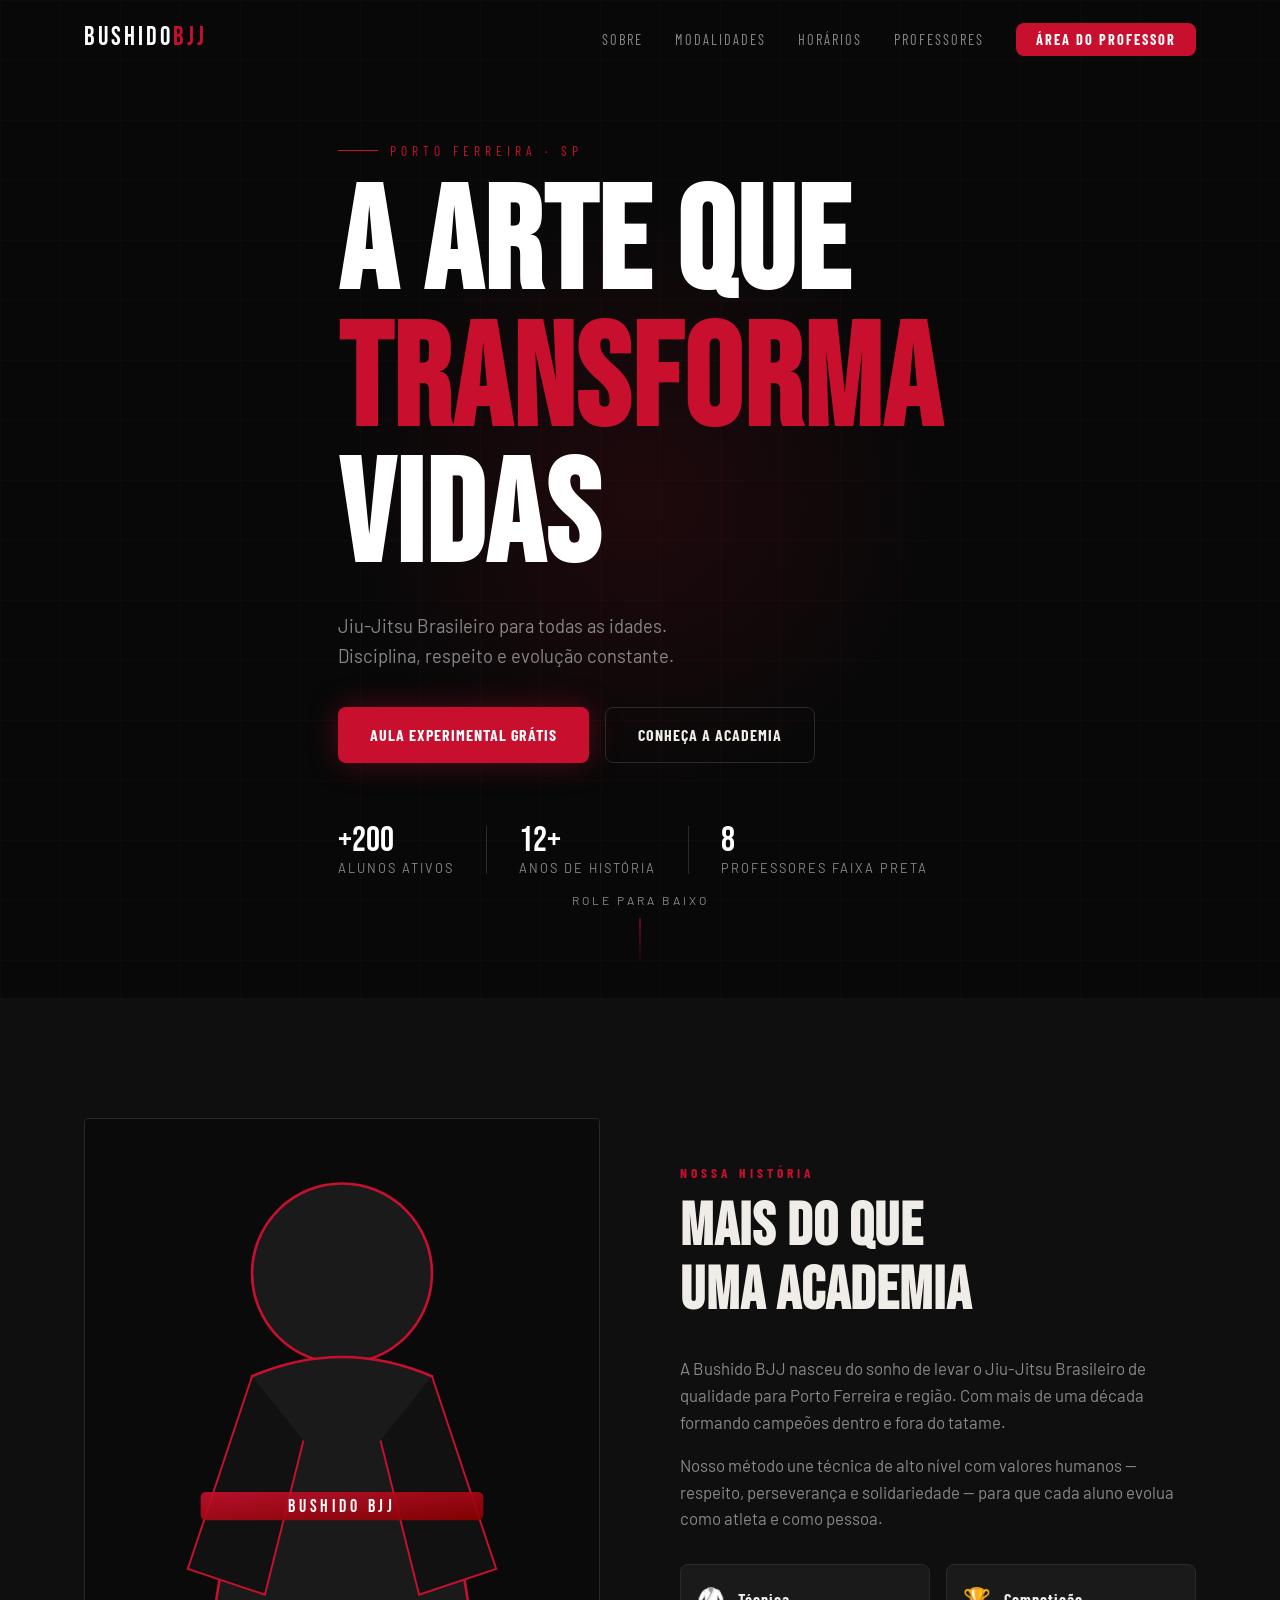
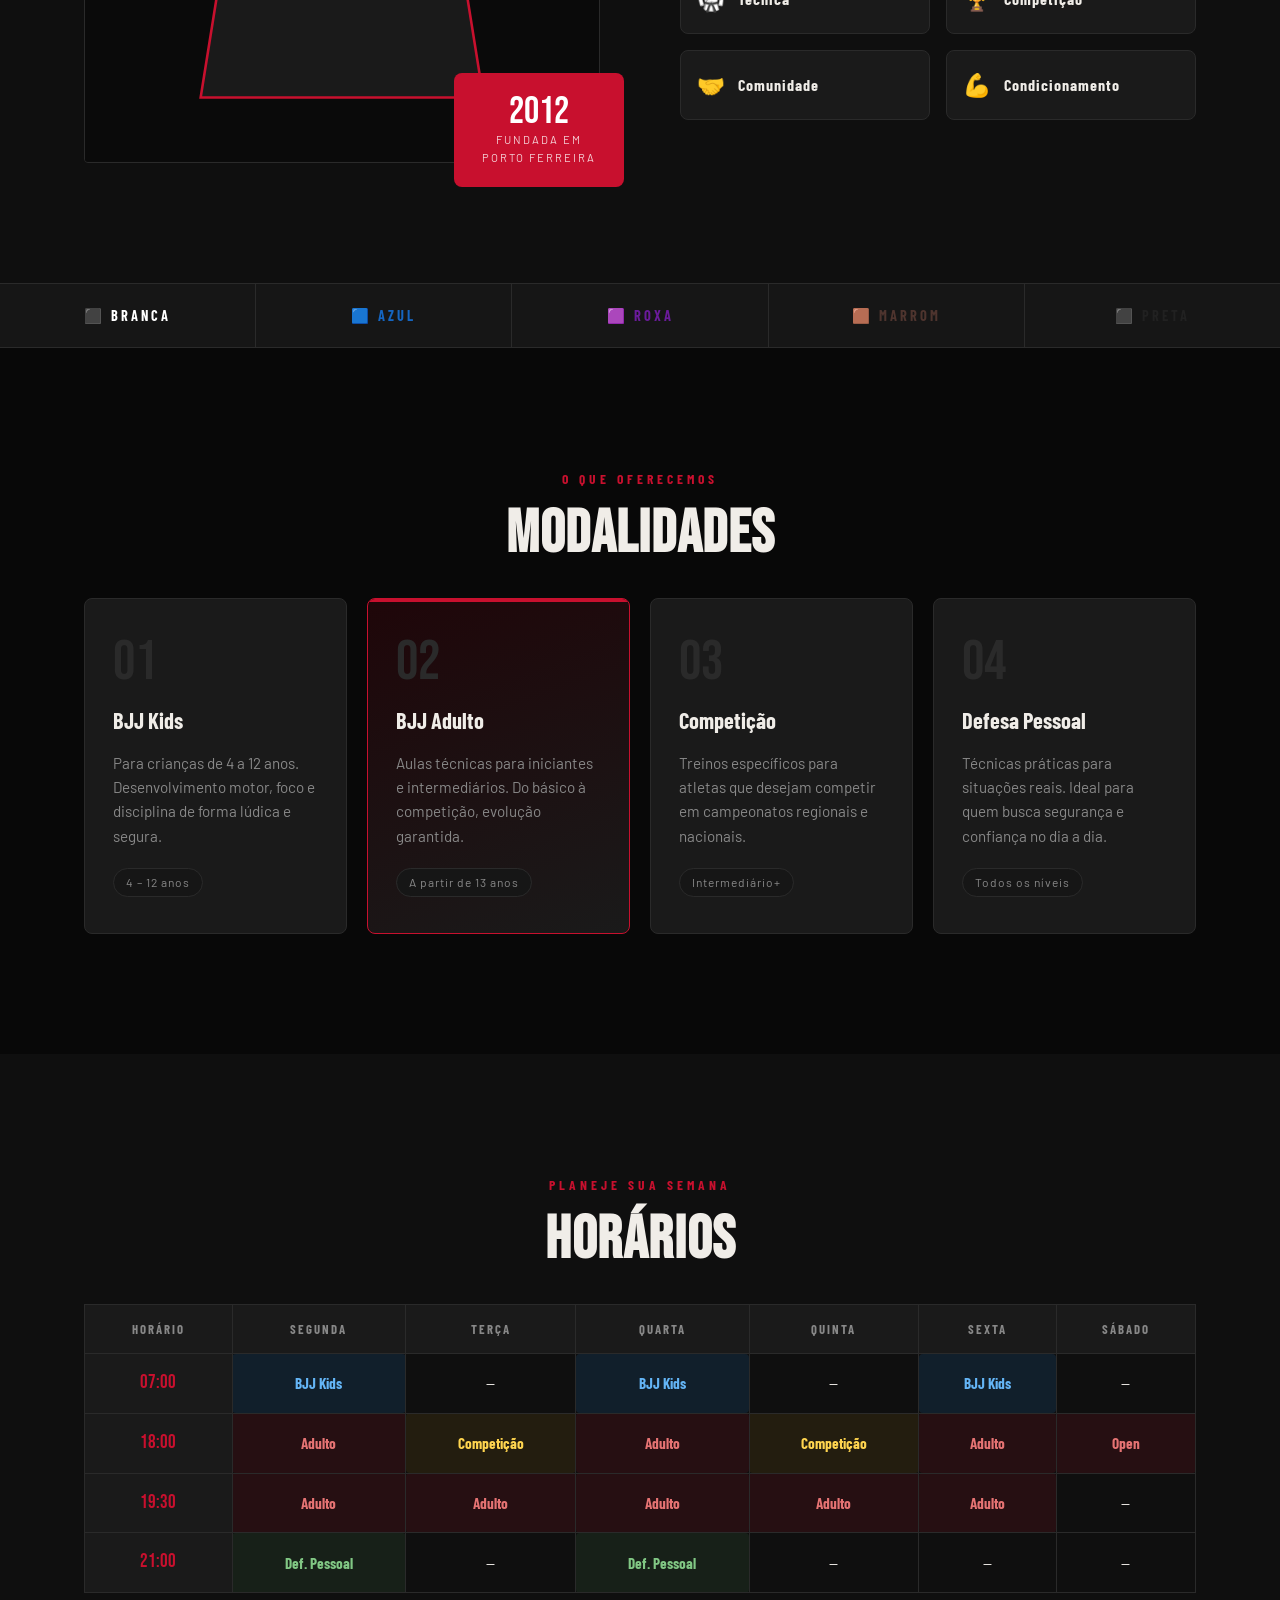
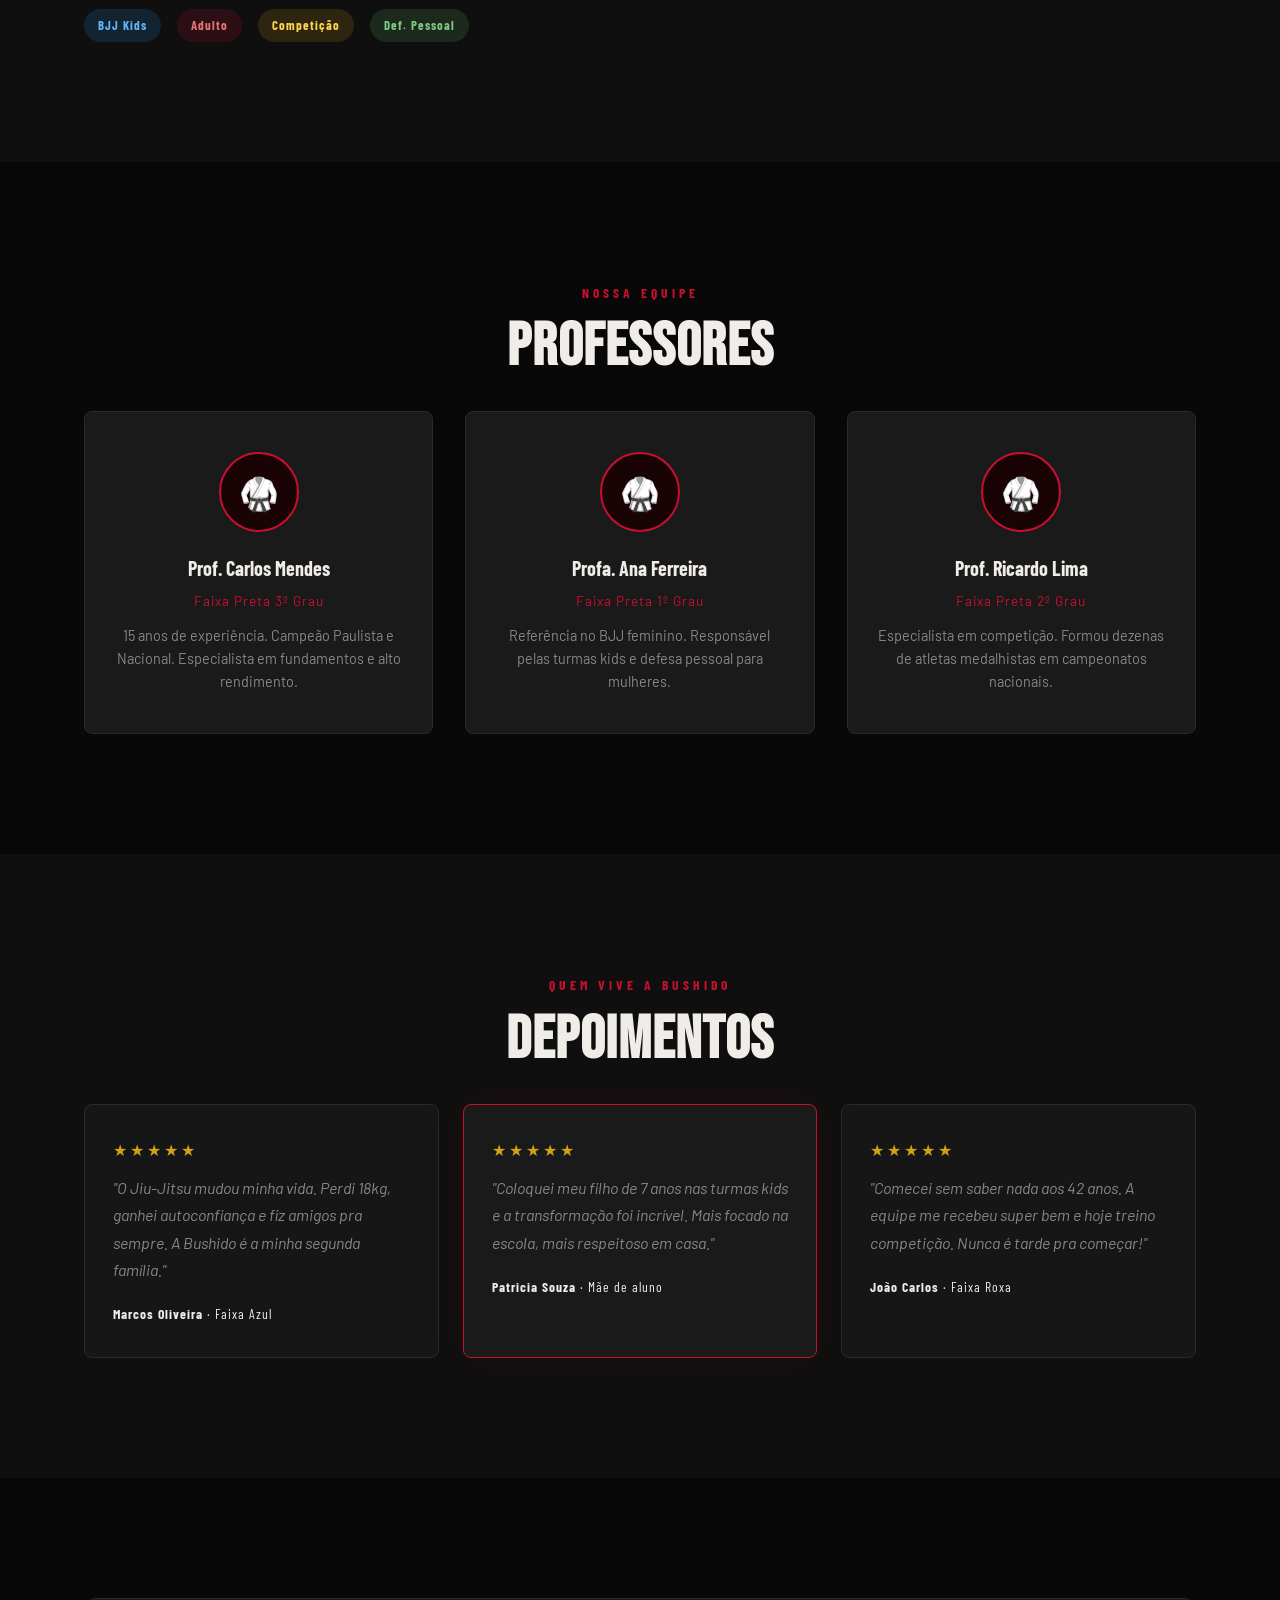
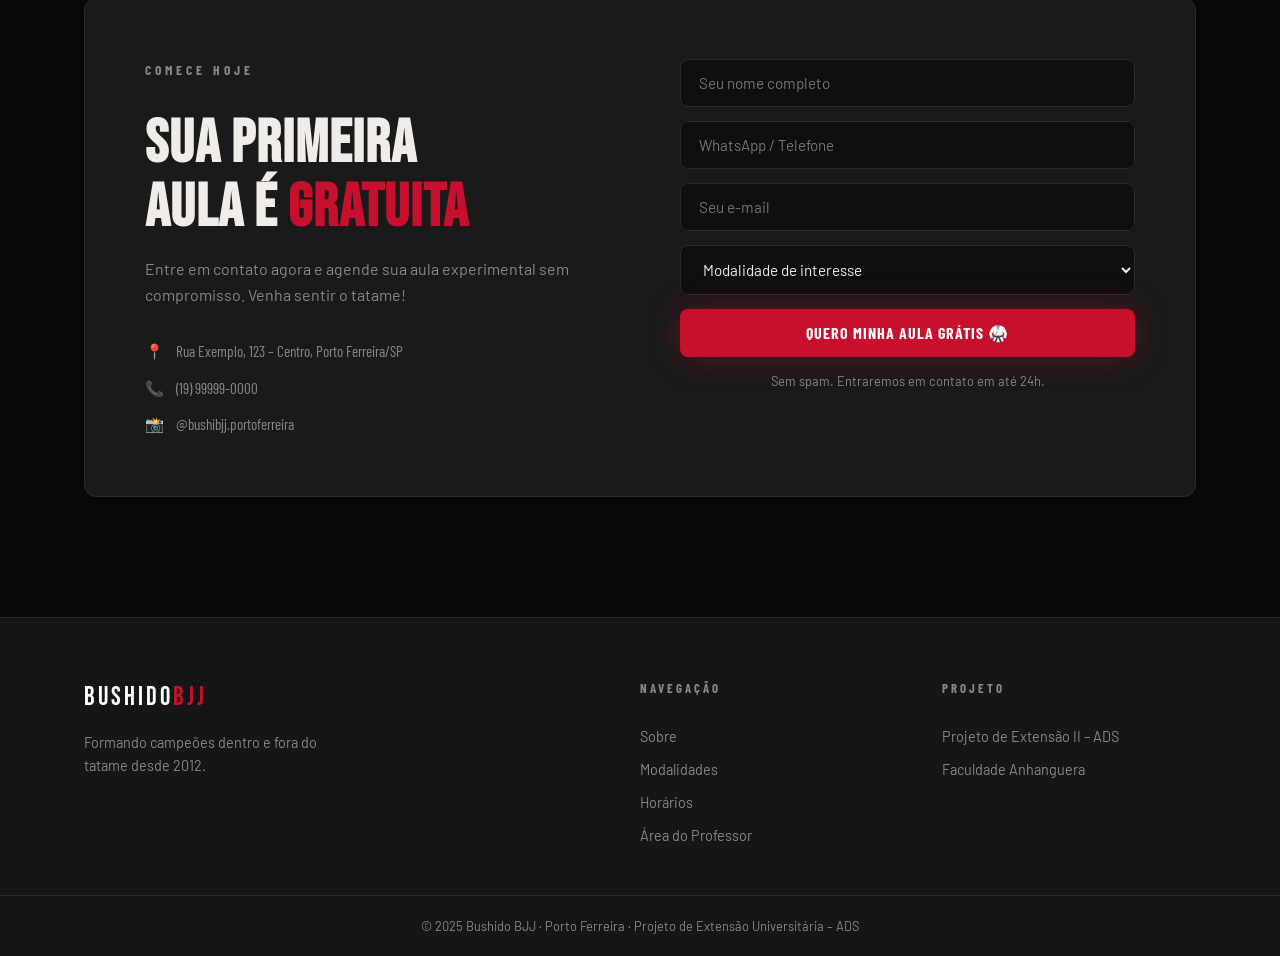
==== index.html @ 2bf35bf4 "Demonstraçao Projeto via pages" ====
<!DOCTYPE html>
<html lang="pt-BR">
<head>
  <meta charset="UTF-8" />
  <meta name="viewport" content="width=device-width, initial-scale=1.0" />
  <title>Academia Bushido BJJ – Porto Ferreira</title>
  <link rel="preconnect" href="https://fonts.googleapis.com" />
  <link rel="preconnect" href="https://fonts.gstatic.com" crossorigin />
  <link href="https://fonts.googleapis.com/css2?family=Bebas+Neue&family=Barlow:ital,wght@0,400;0,600;0,700;1,400&family=Barlow+Condensed:wght@300;400;700&display=swap" rel="stylesheet" />
  <link rel="stylesheet" href="css/landing.css" />
</head>
<body>

  <!-- NAV -->
  <nav class="nav" id="nav">
    <div class="nav-inner">
      <a href="index.html" class="nav-logo">BUSHIDO<span>BJJ</span></a>
      <ul class="nav-links">
        <li><a href="#sobre">Sobre</a></li>
        <li><a href="#modalidades">Modalidades</a></li>
        <li><a href="#horarios">Horários</a></li>
        <li><a href="#professores">Professores</a></li>
        <li><a href="pages/gestao.html" class="nav-cta">Área do Professor</a></li>
      </ul>
      <button class="nav-hamburger" id="hamburger" aria-label="Menu">
        <span></span><span></span><span></span>
      </button>
    </div>
  </nav>

  <!-- HERO -->
  <section class="hero" id="hero">
    <div class="hero-bg">
      <div class="hero-grid"></div>
      <div class="hero-glow"></div>
    </div>
    <div class="hero-content">
      <p class="hero-eyebrow">Porto Ferreira · SP</p>
      <h1 class="hero-title">
        A ARTE QUE<br/>
        <span class="hero-title-accent">TRANSFORMA</span><br/>
        VIDAS
      </h1>
      <p class="hero-desc">Jiu-Jitsu Brasileiro para todas as idades.<br/>Disciplina, respeito e evolução constante.</p>
      <div class="hero-actions">
        <a href="#contato" class="btn btn-primary">Aula Experimental Grátis</a>
        <a href="#sobre" class="btn btn-ghost">Conheça a Academia</a>
      </div>
      <div class="hero-stats">
        <div class="stat"><span class="stat-n">+200</span><span class="stat-l">Alunos Ativos</span></div>
        <div class="stat-divider"></div>
        <div class="stat"><span class="stat-n">12+</span><span class="stat-l">Anos de História</span></div>
        <div class="stat-divider"></div>
        <div class="stat"><span class="stat-n">8</span><span class="stat-l">Professores Faixa Preta</span></div>
      </div>
    </div>
    <div class="hero-scroll-hint">
      <span>Role para baixo</span>
      <div class="scroll-line"></div>
    </div>
  </section>

  <!-- SOBRE -->
  <section class="sobre" id="sobre">
    <div class="container">
      <div class="sobre-grid">
        <div class="sobre-visual">
          <div class="sobre-img-wrap">
            <div class="sobre-img-placeholder">
              <svg viewBox="0 0 400 500" xmlns="http://www.w3.org/2000/svg">
                <defs>
                  <linearGradient id="bjjGrad" x1="0%" y1="0%" x2="100%" y2="100%">
                    <stop offset="0%" style="stop-color:#c8102e"/>
                    <stop offset="100%" style="stop-color:#8b0000"/>
                  </linearGradient>
                </defs>
                <rect width="400" height="500" fill="#0a0a0a"/>
                <!-- Gi silhouette -->
                <ellipse cx="200" cy="120" rx="70" ry="70" fill="#1a1a1a" stroke="#c8102e" stroke-width="2"/>
                <path d="M130 200 Q200 170 270 200 L310 450 L90 450 Z" fill="#1a1a1a" stroke="#c8102e" stroke-width="2"/>
                <path d="M130 200 L80 350 L140 370 L170 250" fill="#111" stroke="#c8102e" stroke-width="1.5"/>
                <path d="M270 200 L320 350 L260 370 L230 250" fill="#111" stroke="#c8102e" stroke-width="1.5"/>
                <!-- Belt -->
                <rect x="90" y="290" width="220" height="22" rx="4" fill="url(#bjjGrad)" opacity="0.9"/>
                <text x="200" y="306" text-anchor="middle" fill="white" font-family="Bebas Neue" font-size="14" letter-spacing="3">BUSHIDO BJJ</text>
              </svg>
            </div>
            <div class="sobre-badge">
              <span class="badge-year">2012</span>
              <span class="badge-text">Fundada em<br/>Porto Ferreira</span>
            </div>
          </div>
        </div>
        <div class="sobre-text">
          <p class="section-eyebrow">Nossa História</p>
          <h2 class="section-title">Mais do que<br/>uma academia</h2>
          <p class="sobre-p">A Bushido BJJ nasceu do sonho de levar o Jiu-Jitsu Brasileiro de qualidade para Porto Ferreira e região. Com mais de uma década formando campeões dentro e fora do tatame.</p>
          <p class="sobre-p">Nosso método une técnica de alto nível com valores humanos — respeito, perseverança e solidariedade — para que cada aluno evolua como atleta e como pessoa.</p>
          <div class="sobre-pillars">
            <div class="pillar"><div class="pillar-icon">🥋</div><span>Técnica</span></div>
            <div class="pillar"><div class="pillar-icon">🏆</div><span>Competição</span></div>
            <div class="pillar"><div class="pillar-icon">🤝</div><span>Comunidade</span></div>
            <div class="pillar"><div class="pillar-icon">💪</div><span>Condicionamento</span></div>
          </div>
        </div>
      </div>
    </div>
  </section>

  <!-- FAIXAS HIGHLIGHT -->
  <section class="faixas-strip">
    <div class="faixa-item" style="--c:#fff">⬛ Branca</div>
    <div class="faixa-item" style="--c:#1565C0">🟦 Azul</div>
    <div class="faixa-item" style="--c:#6A1B9A">🟪 Roxa</div>
    <div class="faixa-item" style="--c:#4E342E">🟫 Marrom</div>
    <div class="faixa-item" style="--c:#212121">⬛ Preta</div>
  </section>

  <!-- MODALIDADES -->
  <section class="modalidades" id="modalidades">
    <div class="container">
      <p class="section-eyebrow center">O que oferecemos</p>
      <h2 class="section-title center">Modalidades</h2>
      <div class="cards-grid">
        <div class="card">
          <div class="card-num">01</div>
          <h3>BJJ Kids</h3>
          <p>Para crianças de 4 a 12 anos. Desenvolvimento motor, foco e disciplina de forma lúdica e segura.</p>
          <span class="card-tag">4 – 12 anos</span>
        </div>
        <div class="card card-featured">
          <div class="card-num">02</div>
          <h3>BJJ Adulto</h3>
          <p>Aulas técnicas para iniciantes e intermediários. Do básico à competição, evolução garantida.</p>
          <span class="card-tag">A partir de 13 anos</span>
        </div>
        <div class="card">
          <div class="card-num">03</div>
          <h3>Competição</h3>
          <p>Treinos específicos para atletas que desejam competir em campeonatos regionais e nacionais.</p>
          <span class="card-tag">Intermediário+</span>
        </div>
        <div class="card">
          <div class="card-num">04</div>
          <h3>Defesa Pessoal</h3>
          <p>Técnicas práticas para situações reais. Ideal para quem busca segurança e confiança no dia a dia.</p>
          <span class="card-tag">Todos os níveis</span>
        </div>
      </div>
    </div>
  </section>

  <!-- HORÁRIOS -->
  <section class="horarios" id="horarios">
    <div class="container">
      <p class="section-eyebrow center">Planeje sua semana</p>
      <h2 class="section-title center">Horários</h2>
      <div class="schedule-wrap">
        <table class="schedule-table">
          <thead>
            <tr>
              <th>Horário</th>
              <th>Segunda</th>
              <th>Terça</th>
              <th>Quarta</th>
              <th>Quinta</th>
              <th>Sexta</th>
              <th>Sábado</th>
            </tr>
          </thead>
          <tbody>
            <tr>
              <td class="time">07:00</td>
              <td class="class-cell kids">BJJ Kids</td>
              <td>—</td>
              <td class="class-cell kids">BJJ Kids</td>
              <td>—</td>
              <td class="class-cell kids">BJJ Kids</td>
              <td>—</td>
            </tr>
            <tr>
              <td class="time">18:00</td>
              <td class="class-cell adult">Adulto</td>
              <td class="class-cell comp">Competição</td>
              <td class="class-cell adult">Adulto</td>
              <td class="class-cell comp">Competição</td>
              <td class="class-cell adult">Adulto</td>
              <td class="class-cell adult">Open</td>
            </tr>
            <tr>
              <td class="time">19:30</td>
              <td class="class-cell adult">Adulto</td>
              <td class="class-cell adult">Adulto</td>
              <td class="class-cell adult">Adulto</td>
              <td class="class-cell adult">Adulto</td>
              <td class="class-cell adult">Adulto</td>
              <td>—</td>
            </tr>
            <tr>
              <td class="time">21:00</td>
              <td class="class-cell def">Def. Pessoal</td>
              <td>—</td>
              <td class="class-cell def">Def. Pessoal</td>
              <td>—</td>
              <td>—</td>
              <td>—</td>
            </tr>
          </tbody>
        </table>
        <div class="schedule-legend">
          <span class="leg kids">BJJ Kids</span>
          <span class="leg adult">Adulto</span>
          <span class="leg comp">Competição</span>
          <span class="leg def">Def. Pessoal</span>
        </div>
      </div>
    </div>
  </section>

  <!-- PROFESSORES -->
  <section class="professores" id="professores">
    <div class="container">
      <p class="section-eyebrow center">Nossa equipe</p>
      <h2 class="section-title center">Professores</h2>
      <div class="prof-grid">
        <div class="prof-card">
          <div class="prof-avatar black-belt">
            <span class="belt-emoji">🥋</span>
          </div>
          <h3>Prof. Carlos Mendes</h3>
          <p class="prof-faixa">Faixa Preta 3º Grau</p>
          <p class="prof-bio">15 anos de experiência. Campeão Paulista e Nacional. Especialista em fundamentos e alto rendimento.</p>
        </div>
        <div class="prof-card">
          <div class="prof-avatar black-belt">
            <span class="belt-emoji">🥋</span>
          </div>
          <h3>Profa. Ana Ferreira</h3>
          <p class="prof-faixa">Faixa Preta 1º Grau</p>
          <p class="prof-bio">Referência no BJJ feminino. Responsável pelas turmas kids e defesa pessoal para mulheres.</p>
        </div>
        <div class="prof-card">
          <div class="prof-avatar black-belt">
            <span class="belt-emoji">🥋</span>
          </div>
          <h3>Prof. Ricardo Lima</h3>
          <p class="prof-faixa">Faixa Preta 2º Grau</p>
          <p class="prof-bio">Especialista em competição. Formou dezenas de atletas medalhistas em campeonatos nacionais.</p>
        </div>
      </div>
    </div>
  </section>

  <!-- DEPOIMENTOS -->
  <section class="depoimentos">
    <div class="container">
      <p class="section-eyebrow center">Quem vive a Bushido</p>
      <h2 class="section-title center">Depoimentos</h2>
      <div class="dep-grid">
        <div class="dep-card">
          <div class="dep-stars">★★★★★</div>
          <p>"O Jiu-Jitsu mudou minha vida. Perdi 18kg, ganhei autoconfiança e fiz amigos pra sempre. A Bushido é a minha segunda família."</p>
          <div class="dep-author"><strong>Marcos Oliveira</strong> · Faixa Azul</div>
        </div>
        <div class="dep-card dep-card-highlight">
          <div class="dep-stars">★★★★★</div>
          <p>"Coloquei meu filho de 7 anos nas turmas kids e a transformação foi incrível. Mais focado na escola, mais respeitoso em casa."</p>
          <div class="dep-author"><strong>Patricia Souza</strong> · Mãe de aluno</div>
        </div>
        <div class="dep-card">
          <div class="dep-stars">★★★★★</div>
          <p>"Comecei sem saber nada aos 42 anos. A equipe me recebeu super bem e hoje treino competição. Nunca é tarde pra começar!"</p>
          <div class="dep-author"><strong>João Carlos</strong> · Faixa Roxa</div>
        </div>
      </div>
    </div>
  </section>

  <!-- CONTATO / CTA -->
  <section class="contato" id="contato">
    <div class="container">
      <div class="contato-box">
        <div class="contato-text">
          <p class="section-eyebrow">Comece hoje</p>
          <h2 class="section-title">Sua primeira<br/>aula é <span class="accent">gratuita</span></h2>
          <p>Entre em contato agora e agende sua aula experimental sem compromisso. Venha sentir o tatame!</p>
          <div class="contato-info">
            <div class="info-row">📍 <span>Rua Exemplo, 123 – Centro, Porto Ferreira/SP</span></div>
            <div class="info-row">📞 <span>(19) 99999-0000</span></div>
            <div class="info-row">📸 <span>@bushibjj.portoferreira</span></div>
          </div>
        </div>
        <form class="contato-form" id="contactForm">
          <input type="text" placeholder="Seu nome completo" required />
          <input type="tel" placeholder="WhatsApp / Telefone" required />
          <input type="email" placeholder="Seu e-mail" />
          <select>
            <option value="">Modalidade de interesse</option>
            <option>BJJ Kids (4–12 anos)</option>
            <option>BJJ Adulto</option>
            <option>Competição</option>
            <option>Defesa Pessoal</option>
          </select>
          <button type="submit" class="btn btn-primary full-w">Quero Minha Aula Grátis 🥋</button>
          <p class="form-note">Sem spam. Entraremos em contato em até 24h.</p>
        </form>
      </div>
    </div>
  </section>

  <!-- FOOTER -->
  <footer class="footer">
    <div class="container footer-inner">
      <div class="footer-brand">
        <span class="nav-logo">BUSHIDO<span>BJJ</span></span>
        <p>Formando campeões dentro e fora do tatame desde 2012.</p>
      </div>
      <div class="footer-links">
        <p class="footer-title">Navegação</p>
        <a href="#sobre">Sobre</a>
        <a href="#modalidades">Modalidades</a>
        <a href="#horarios">Horários</a>
        <a href="pages/gestao.html">Área do Professor</a>
      </div>
      <div class="footer-links">
        <p class="footer-title">Projeto</p>
        <a href="#">Projeto de Extensão II – ADS</a>
        <a href="#">Faculdade Anhanguera</a>
      </div>
    </div>
    <div class="footer-bottom">
      <p>© 2025 Bushido BJJ · Porto Ferreira · Projeto de Extensão Universitária – ADS</p>
    </div>
  </footer>

  <script src="js/landing.js"></script>
</body>
</html>
---- css/landing.css ----
/* ============================================================
   BUSHIDO BJJ – Landing Page Styles
   ============================================================ */

:root {
  --red:      #c8102e;
  --red-dark: #8b0000;
  --gold:     #d4a017;
  --bg:       #080808;
  --bg2:      #0f0f0f;
  --bg3:      #161616;
  --surface:  #1a1a1a;
  --border:   #2a2a2a;
  --text:     #f0ede8;
  --muted:    #888;
  --white:    #ffffff;

  --font-display: 'Bebas Neue', sans-serif;
  --font-body:    'Barlow', sans-serif;
  --font-cond:    'Barlow Condensed', sans-serif;

  --radius:  8px;
  --shadow:  0 4px 40px rgba(0,0,0,.6);
}

*, *::before, *::after { box-sizing: border-box; margin: 0; padding: 0; }

html { scroll-behavior: smooth; }

body {
  background: var(--bg);
  color: var(--text);
  font-family: var(--font-body);
  font-size: 16px;
  line-height: 1.6;
  overflow-x: hidden;
}

a { color: inherit; text-decoration: none; }
img, svg { display: block; }

.container { max-width: 1160px; margin: 0 auto; padding: 0 24px; }

/* ── Buttons ── */
.btn {
  display: inline-flex; align-items: center; justify-content: center;
  gap: 8px;
  padding: 14px 32px;
  border-radius: var(--radius);
  font-family: var(--font-cond);
  font-weight: 700;
  font-size: 1rem;
  letter-spacing: 1px;
  text-transform: uppercase;
  cursor: pointer;
  border: none;
  transition: all .25s ease;
}
.btn-primary {
  background: var(--red);
  color: #fff;
  box-shadow: 0 0 30px rgba(200,16,46,.35);
}
.btn-primary:hover {
  background: #e8112f;
  box-shadow: 0 0 45px rgba(200,16,46,.55);
  transform: translateY(-2px);
}
.btn-ghost {
  background: transparent;
  color: var(--text);
  border: 1px solid var(--border);
}
.btn-ghost:hover {
  border-color: var(--red);
  color: var(--red);
}
.full-w { width: 100%; }

/* ── Typography helpers ── */
.section-eyebrow {
  font-family: var(--font-cond);
  font-size: .85rem;
  font-weight: 700;
  letter-spacing: 4px;
  text-transform: uppercase;
  color: var(--red);
  margin-bottom: 12px;
}
.section-eyebrow.center, .section-title.center { text-align: center; }

.section-title {
  font-family: var(--font-display);
  font-size: clamp(2.4rem, 5vw, 3.8rem);
  line-height: 1.05;
  margin-bottom: 32px;
  letter-spacing: 1px;
}
.accent { color: var(--red); }

/* ── NAV ── */
.nav {
  position: fixed; top: 0; left: 0; right: 0; z-index: 100;
  padding: 18px 0;
  transition: background .3s, padding .3s;
}
.nav.scrolled {
  background: rgba(8,8,8,.95);
  backdrop-filter: blur(12px);
  padding: 12px 0;
  border-bottom: 1px solid var(--border);
}
.nav-inner {
  max-width: 1160px; margin: 0 auto; padding: 0 24px;
  display: flex; align-items: center; justify-content: space-between;
}
.nav-logo {
  font-family: var(--font-display);
  font-size: 1.6rem;
  letter-spacing: 3px;
  color: var(--white);
}
.nav-logo span { color: var(--red); }
.nav-links { display: flex; align-items: center; gap: 32px; list-style: none; }
.nav-links a { font-family: var(--font-cond); font-size: .9rem; letter-spacing: 2px; text-transform: uppercase; color: var(--muted); transition: color .2s; }
.nav-links a:hover { color: var(--text); }
.nav-cta {
  padding: 8px 20px; background: var(--red); color: #fff !important;
  border-radius: var(--radius); font-weight: 700;
}
.nav-cta:hover { background: #e8112f !important; }
.nav-hamburger { display: none; flex-direction: column; gap: 5px; background: none; border: none; cursor: pointer; }
.nav-hamburger span { display: block; width: 24px; height: 2px; background: var(--text); transition: all .3s; }

/* ── HERO ── */
.hero {
  min-height: 100vh; position: relative;
  display: flex; align-items: center;
  overflow: hidden; padding-top: 80px;
}
.hero-bg { position: absolute; inset: 0; }
.hero-grid {
  position: absolute; inset: 0;
  background-image:
    linear-gradient(rgba(200,16,46,.05) 1px, transparent 1px),
    linear-gradient(90deg, rgba(200,16,46,.05) 1px, transparent 1px);
  background-size: 60px 60px;
  animation: gridPan 20s linear infinite;
}
@keyframes gridPan { to { background-position: 60px 60px; } }

.hero-glow {
  position: absolute; top: 20%; left: 50%; transform: translateX(-50%);
  width: 600px; height: 600px; border-radius: 50%;
  background: radial-gradient(circle, rgba(200,16,46,.12) 0%, transparent 70%);
  pointer-events: none;
}
.hero-content {
  position: relative; z-index: 2;
  max-width: 1160px; margin: 0 auto; padding: 0 24px;
  padding-top: 60px; padding-bottom: 120px;
}
.hero-eyebrow {
  font-family: var(--font-cond);
  font-size: .85rem; letter-spacing: 5px; text-transform: uppercase;
  color: var(--red); margin-bottom: 16px;
  display: flex; align-items: center; gap: 12px;
}
.hero-eyebrow::before {
  content: ''; display: block; width: 40px; height: 1px; background: var(--red);
}
.hero-title {
  font-family: var(--font-display);
  font-size: clamp(4rem, 12vw, 9rem);
  line-height: .95; letter-spacing: 2px;
  color: var(--white);
  margin-bottom: 24px;
  animation: fadeUp .8s ease both;
}
.hero-title-accent { color: var(--red); position: relative; }
@keyframes fadeUp { from { opacity:0; transform:translateY(40px); } to { opacity:1; transform:translateY(0); } }

.hero-desc {
  font-size: 1.15rem; color: var(--muted); max-width: 480px;
  margin-bottom: 36px;
  animation: fadeUp .8s .2s ease both;
}
.hero-actions {
  display: flex; gap: 16px; flex-wrap: wrap;
  margin-bottom: 60px;
  animation: fadeUp .8s .4s ease both;
}
.hero-stats {
  display: flex; align-items: center; gap: 32px; flex-wrap: wrap;
  animation: fadeUp .8s .6s ease both;
}
.stat { display: flex; flex-direction: column; }
.stat-n { font-family: var(--font-display); font-size: 2.2rem; color: var(--white); line-height: 1; }
.stat-l { font-size: .8rem; letter-spacing: 2px; text-transform: uppercase; color: var(--muted); }
.stat-divider { width: 1px; height: 48px; background: var(--border); }
.hero-scroll-hint {
  position: absolute; bottom: 32px; left: 50%; transform: translateX(-50%);
  display: flex; flex-direction: column; align-items: center; gap: 8px;
  font-size: .75rem; letter-spacing: 3px; text-transform: uppercase; color: var(--muted);
}
.scroll-line {
  width: 1px; height: 48px;
  background: linear-gradient(to bottom, var(--red), transparent);
  animation: scrollPulse 1.5s ease-in-out infinite;
}
@keyframes scrollPulse { 0%,100%{opacity:.4} 50%{opacity:1} }

/* ── SOBRE ── */
.sobre { padding: 120px 0; background: var(--bg2); }
.sobre-grid { display: grid; grid-template-columns: 1fr 1fr; gap: 80px; align-items: center; }
.sobre-img-wrap { position: relative; }
.sobre-img-placeholder {
  width: 100%; aspect-ratio: 4/5; border-radius: 4px;
  overflow: hidden; border: 1px solid var(--border);
}
.sobre-img-placeholder svg { width: 100%; height: 100%; }
.sobre-badge {
  position: absolute; bottom: -24px; right: -24px;
  background: var(--red); padding: 20px 28px; border-radius: var(--radius);
  display: flex; flex-direction: column; align-items: center;
}
.badge-year { font-family: var(--font-display); font-size: 2.4rem; color: #fff; line-height: 1; }
.badge-text { font-size: .7rem; letter-spacing: 2px; text-transform: uppercase; color: rgba(255,255,255,.8); text-align: center; }
.sobre-p { color: var(--muted); margin-bottom: 16px; font-size: 1.05rem; }
.sobre-pillars { display: grid; grid-template-columns: 1fr 1fr; gap: 16px; margin-top: 32px; }
.pillar {
  display: flex; align-items: center; gap: 12px;
  padding: 16px; background: var(--surface); border: 1px solid var(--border); border-radius: var(--radius);
  font-family: var(--font-cond); font-weight: 700; letter-spacing: 1px;
}
.pillar-icon { font-size: 1.4rem; }

/* ── FAIXAS STRIP ── */
.faixas-strip {
  display: flex; overflow: hidden;
  background: var(--bg3); border-top: 1px solid var(--border); border-bottom: 1px solid var(--border);
}
.faixa-item {
  flex: 1; padding: 20px;
  text-align: center;
  font-family: var(--font-cond); font-size: .9rem; font-weight: 700;
  letter-spacing: 3px; text-transform: uppercase;
  color: var(--c, #fff);
  border-right: 1px solid var(--border);
  transition: background .2s;
}
.faixa-item:last-child { border-right: none; }
.faixa-item:hover { background: rgba(255,255,255,.04); }

/* ── MODALIDADES ── */
.modalidades { padding: 120px 0; }
.cards-grid { display: grid; grid-template-columns: repeat(4,1fr); gap: 20px; margin-top: 16px; }
.card {
  padding: 36px 28px;
  background: var(--surface); border: 1px solid var(--border); border-radius: var(--radius);
  transition: border-color .2s, transform .2s;
  position: relative; overflow: hidden;
}
.card::before {
  content: ''; position: absolute; top: 0; left: 0; right: 0; height: 3px;
  background: transparent; transition: background .2s;
}
.card:hover { border-color: #333; transform: translateY(-4px); }
.card:hover::before { background: var(--red); }
.card-featured {
  border-color: var(--red);
  background: linear-gradient(160deg, #1f0609 0%, var(--surface) 100%);
}
.card-featured::before { background: var(--red); }
.card-num {
  font-family: var(--font-display); font-size: 3.5rem; color: var(--border);
  line-height: 1; margin-bottom: 12px;
}
.card h3 { font-family: var(--font-cond); font-size: 1.4rem; font-weight: 700; margin-bottom: 12px; }
.card p { color: var(--muted); font-size: .95rem; margin-bottom: 20px; }
.card-tag {
  display: inline-block;
  padding: 4px 12px; background: var(--bg3); border: 1px solid var(--border);
  border-radius: 100px; font-size: .75rem; letter-spacing: 1px; color: var(--muted);
}

/* ── HORÁRIOS ── */
.horarios { padding: 120px 0; background: var(--bg2); }
.schedule-wrap { overflow-x: auto; margin-top: 16px; }
.schedule-table {
  width: 100%; border-collapse: collapse;
  font-family: var(--font-cond); font-size: .95rem;
}
.schedule-table th, .schedule-table td {
  padding: 14px 16px; text-align: center;
  border: 1px solid var(--border);
}
.schedule-table thead th {
  background: var(--surface); font-weight: 700; letter-spacing: 2px; text-transform: uppercase; font-size: .8rem; color: var(--muted);
}
.schedule-table .time { font-family: var(--font-display); font-size: 1.2rem; color: var(--red); background: var(--surface); }
.class-cell { border-radius: 4px; font-weight: 700; }
.class-cell.kids   { background: rgba(34,150,243,.12); color: #64b5f6; }
.class-cell.adult  { background: rgba(200,16,46,.12); color: #e57373; }
.class-cell.comp   { background: rgba(212,160,23,.1);  color: #ffd54f; }
.class-cell.def    { background: rgba(102,187,106,.1); color: #81c784; }
.schedule-legend { display: flex; gap: 16px; margin-top: 16px; flex-wrap: wrap; }
.leg { padding: 6px 14px; border-radius: 100px; font-family: var(--font-cond); font-size: .8rem; font-weight: 700; letter-spacing: 1px; }
.leg.kids   { background: rgba(34,150,243,.15);  color: #64b5f6; }
.leg.adult  { background: rgba(200,16,46,.15);   color: #e57373; }
.leg.comp   { background: rgba(212,160,23,.15);  color: #ffd54f; }
.leg.def    { background: rgba(102,187,106,.15); color: #81c784; }

/* ── PROFESSORES ── */
.professores { padding: 120px 0; }
.prof-grid { display: grid; grid-template-columns: repeat(3,1fr); gap: 32px; margin-top: 16px; }
.prof-card {
  padding: 40px 28px; text-align: center;
  background: var(--surface); border: 1px solid var(--border); border-radius: var(--radius);
  transition: border-color .2s;
}
.prof-card:hover { border-color: var(--red); }
.prof-avatar {
  width: 80px; height: 80px; border-radius: 50%;
  background: var(--bg3); border: 2px solid var(--border);
  margin: 0 auto 20px;
  display: flex; align-items: center; justify-content: center; font-size: 2rem;
}
.prof-avatar.black-belt { border-color: var(--red); background: #1a0305; }
.prof-card h3 { font-family: var(--font-cond); font-size: 1.25rem; font-weight: 700; margin-bottom: 6px; }
.prof-faixa { color: var(--red); font-size: .85rem; letter-spacing: 1px; margin-bottom: 12px; }
.prof-bio { color: var(--muted); font-size: .9rem; }

/* ── DEPOIMENTOS ── */
.depoimentos { padding: 120px 0; background: var(--bg2); }
.dep-grid { display: grid; grid-template-columns: repeat(3,1fr); gap: 24px; margin-top: 16px; }
.dep-card {
  padding: 32px 28px;
  background: var(--bg3); border: 1px solid var(--border); border-radius: var(--radius);
}
.dep-card-highlight {
  background: var(--surface); border-color: var(--red);
  box-shadow: 0 0 40px rgba(200,16,46,.1);
}
.dep-stars { color: var(--gold); margin-bottom: 12px; letter-spacing: 3px; }
.dep-card p { color: var(--muted); font-style: italic; margin-bottom: 20px; line-height: 1.7; }
.dep-author { font-family: var(--font-cond); font-size: .85rem; letter-spacing: 1px; color: var(--text); }

/* ── CONTATO ── */
.contato { padding: 120px 0; }
.contato-box {
  display: grid; grid-template-columns: 1fr 1fr; gap: 80px; align-items: start;
  background: var(--surface); border: 1px solid var(--border); border-radius: 12px;
  padding: 60px;
}
.contato-text .section-title { margin-bottom: 16px; }
.contato-text > p { color: var(--muted); margin-bottom: 32px; }
.contato-info { display: flex; flex-direction: column; gap: 12px; }
.info-row { display: flex; align-items: center; gap: 12px; font-family: var(--font-cond); font-size: .95rem; color: var(--muted); }
.contato-form { display: flex; flex-direction: column; gap: 14px; }
.contato-form input, .contato-form select {
  background: var(--bg2); border: 1px solid var(--border);
  color: var(--text); padding: 14px 18px; border-radius: var(--radius);
  font-family: var(--font-body); font-size: .95rem; outline: none;
  transition: border-color .2s;
}
.contato-form input:focus, .contato-form select:focus { border-color: var(--red); }
.contato-form select option { background: var(--bg2); }
.form-note { text-align: center; font-size: .8rem; color: var(--muted); }

/* ── FOOTER ── */
.footer { background: var(--bg3); border-top: 1px solid var(--border); padding: 60px 0 0; }
.footer-inner { display: grid; grid-template-columns: 2fr 1fr 1fr; gap: 48px; padding-bottom: 48px; }
.footer-brand .nav-logo { display: block; margin-bottom: 12px; }
.footer-brand p { color: var(--muted); font-size: .9rem; max-width: 260px; }
.footer-title { font-family: var(--font-cond); font-weight: 700; letter-spacing: 3px; text-transform: uppercase; font-size: .8rem; color: var(--muted); margin-bottom: 16px; }
.footer-links { display: flex; flex-direction: column; gap: 10px; }
.footer-links a { color: var(--muted); font-size: .9rem; transition: color .2s; }
.footer-links a:hover { color: var(--text); }
.footer-bottom { border-top: 1px solid var(--border); padding: 20px 24px; text-align: center; }
.footer-bottom p { font-size: .8rem; color: var(--muted); }

/* ── RESPONSIVE ── */
@media (max-width: 900px) {
  .sobre-grid, .cards-grid { grid-template-columns: 1fr 1fr; }
  .prof-grid, .dep-grid { grid-template-columns: 1fr; }
  .footer-inner { grid-template-columns: 1fr; }
  .contato-box { grid-template-columns: 1fr; gap: 48px; padding: 40px; }
}
@media (max-width: 640px) {
  .cards-grid, .sobre-grid { grid-template-columns: 1fr; }
  .hero-stats { gap: 20px; }
  .nav-links { display: none; }
  .nav-hamburger { display: flex; }
  .faixas-strip { flex-wrap: wrap; }
  .faixa-item { flex: 1 1 calc(50% - 1px); }
  .sobre-badge { right: 0; }
}
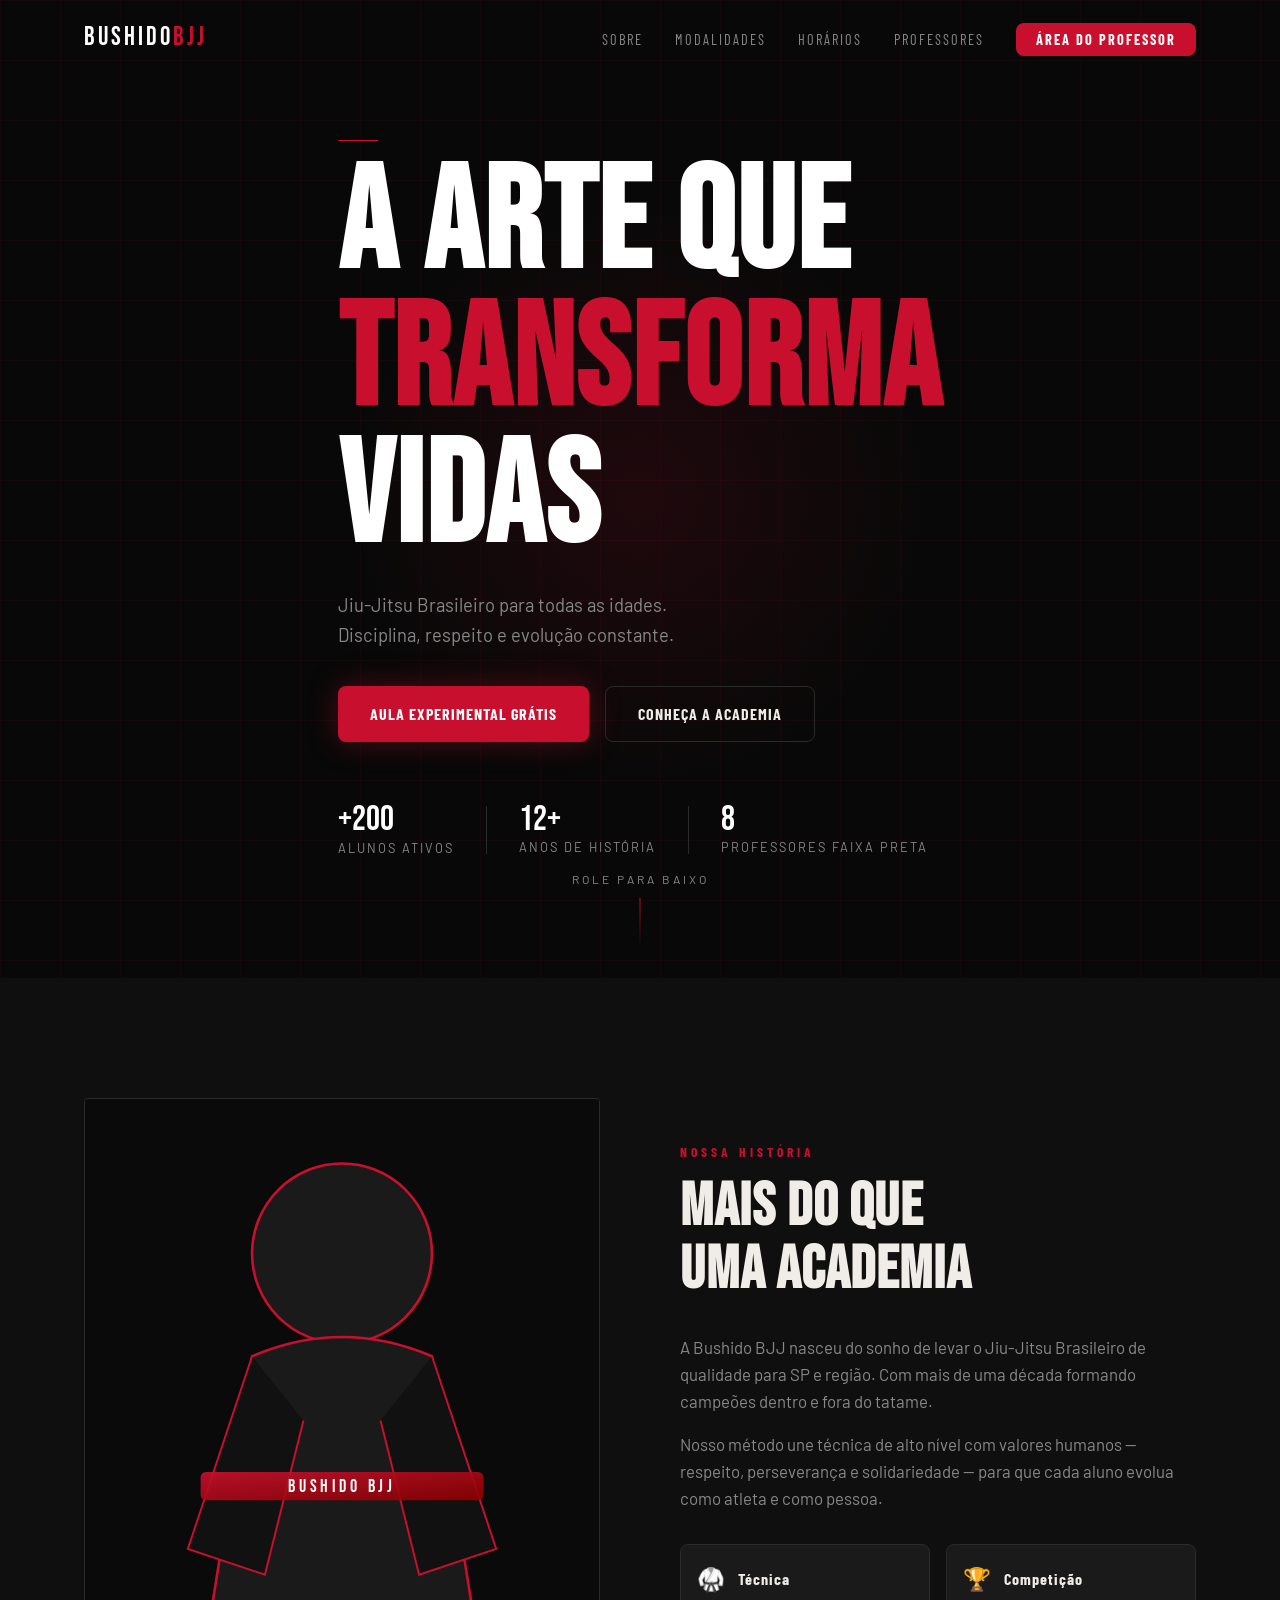
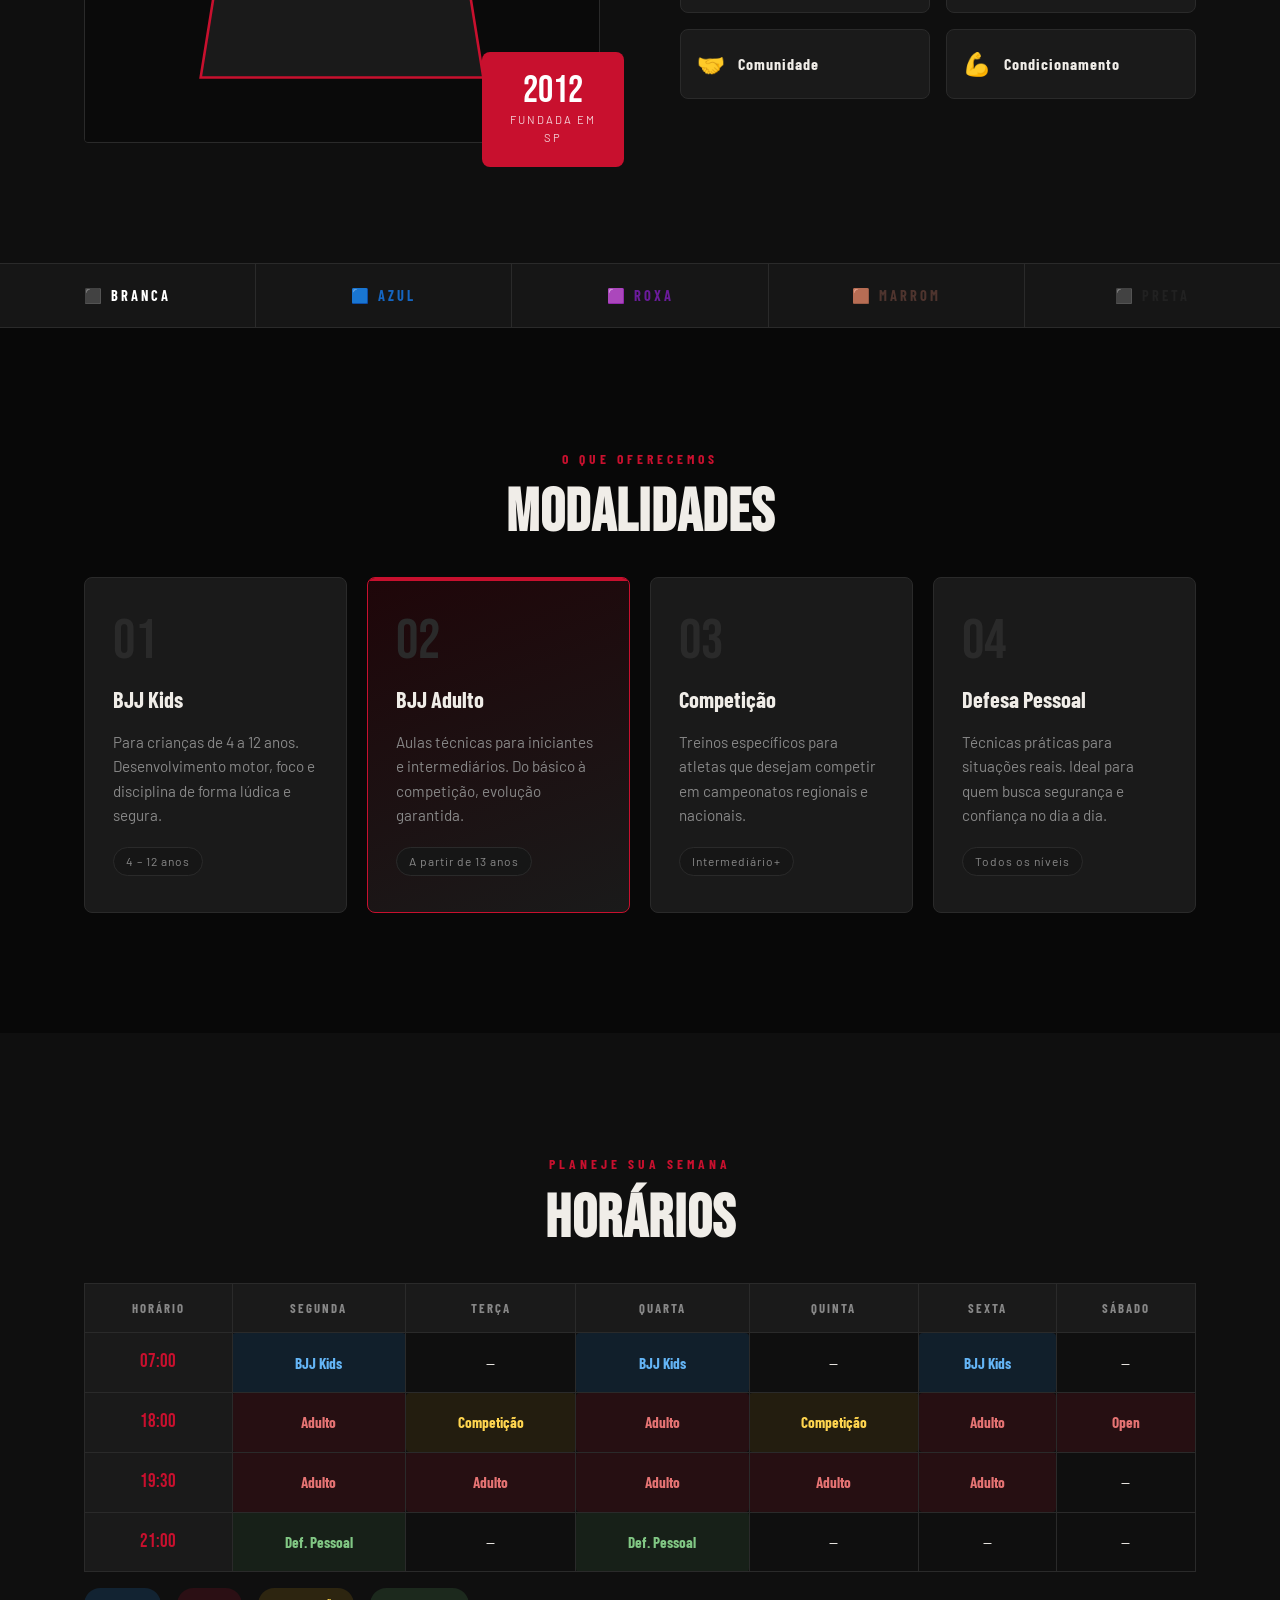
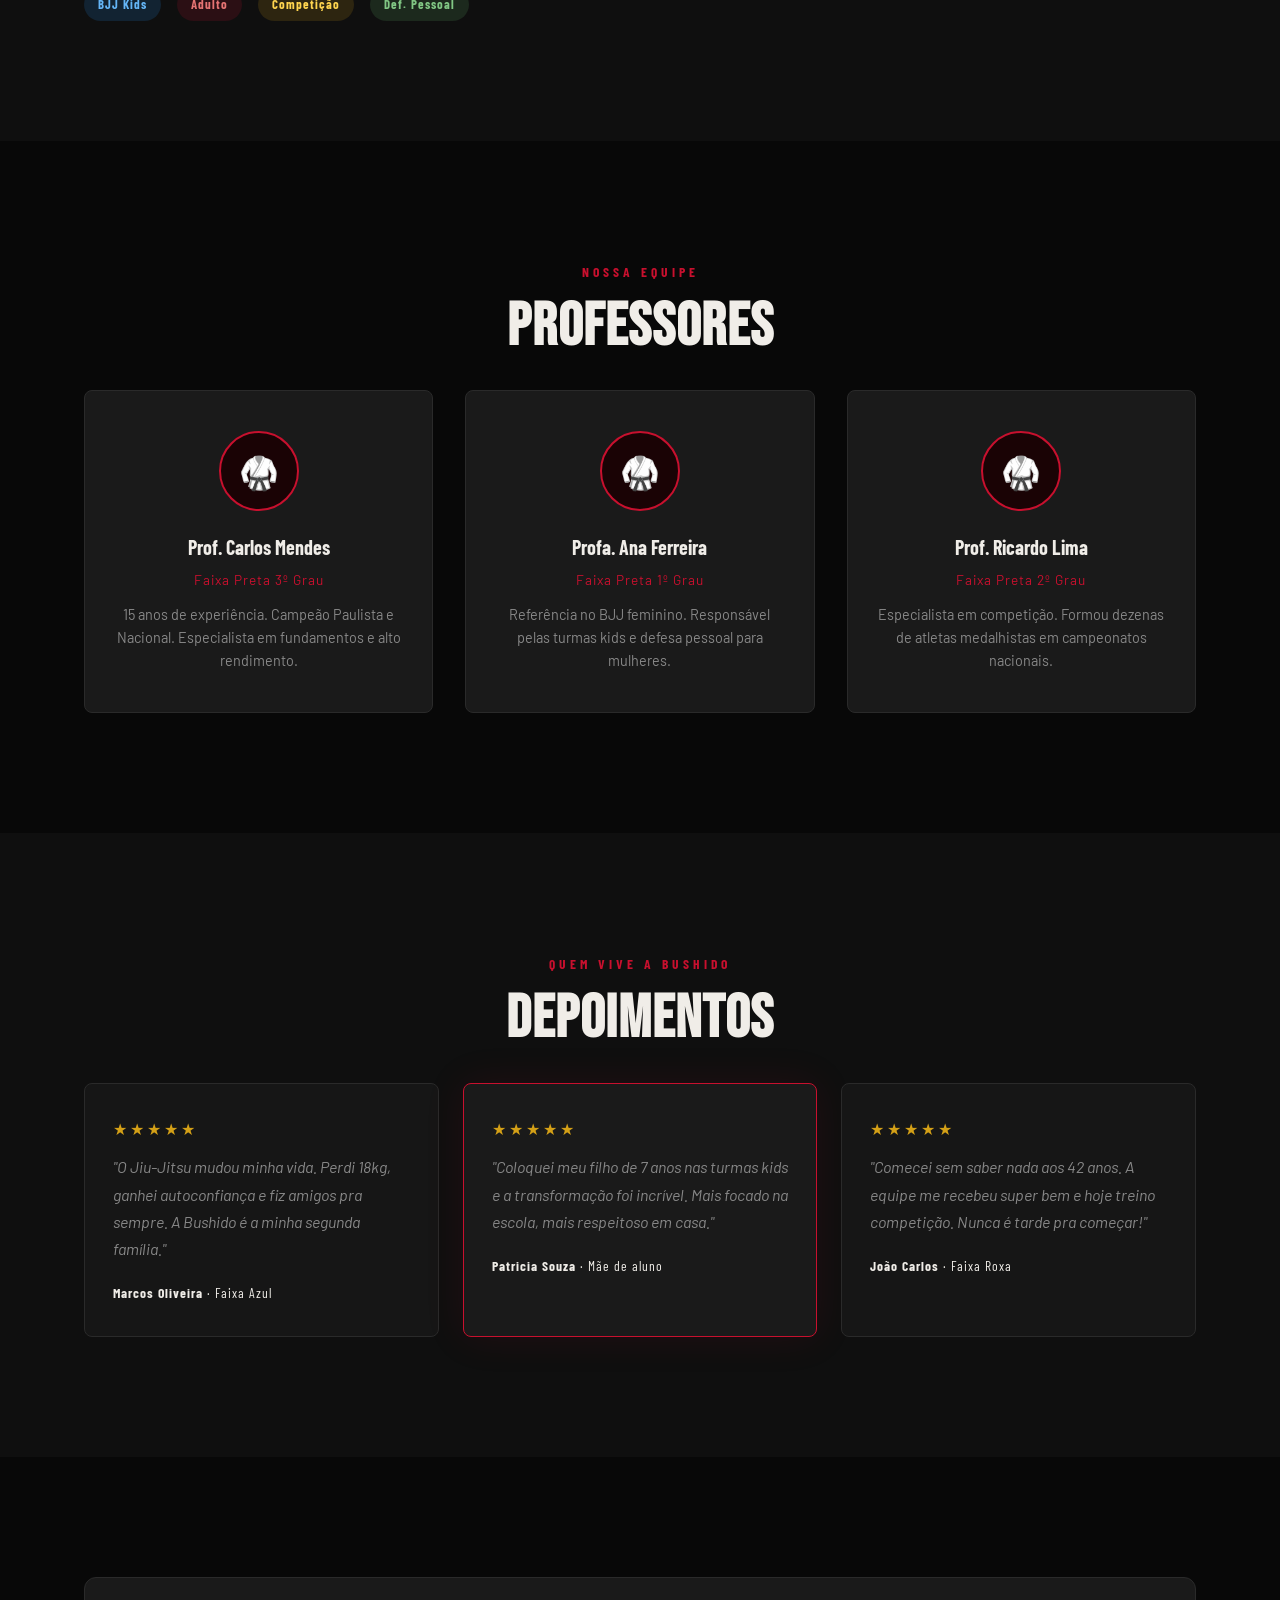
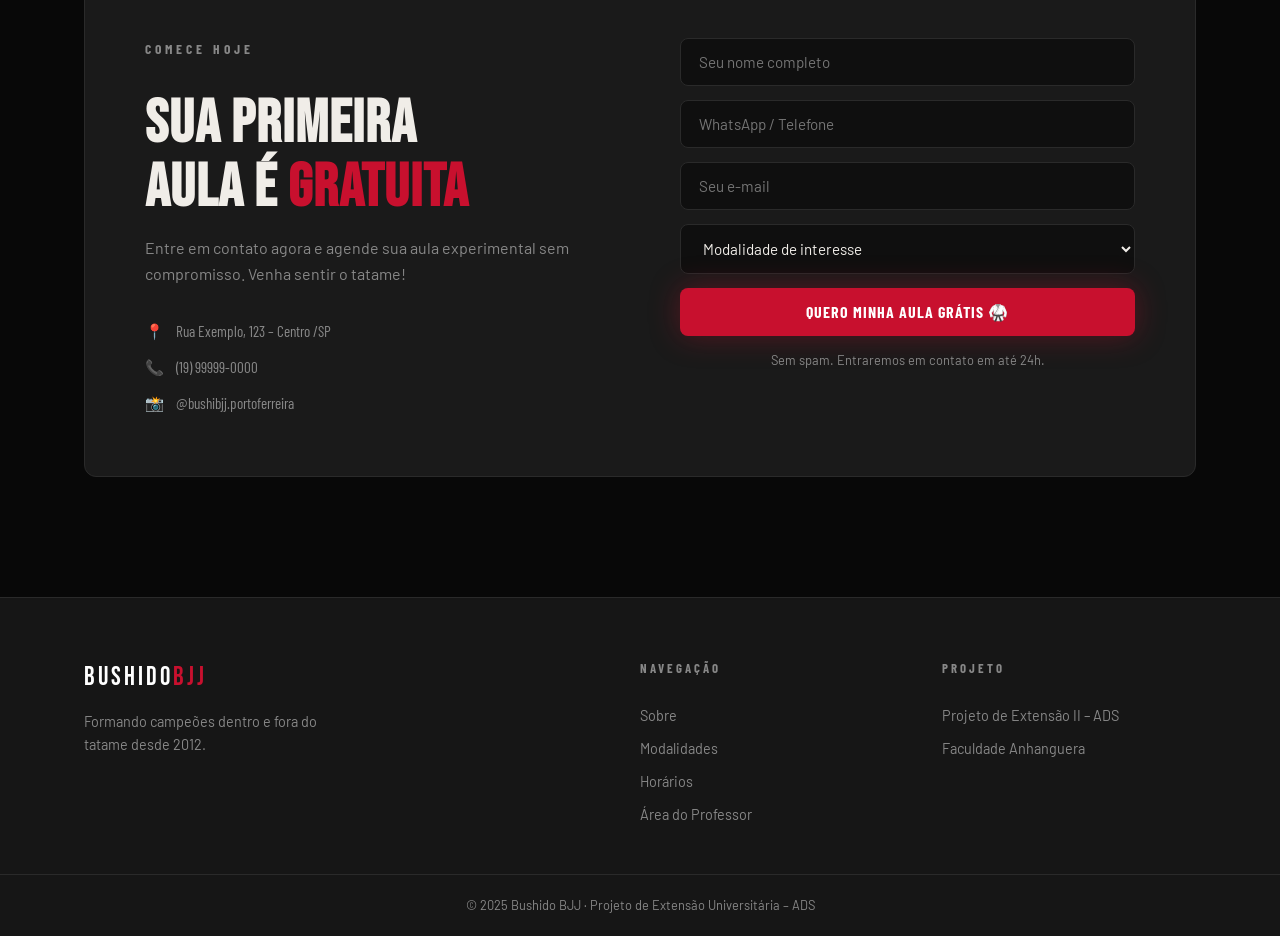
==== commit 6023c360: "Alteraçoes" ====
--- a/index.html
+++ b/index.html
@@ -35,7 +35,7 @@
       <div class="hero-glow"></div>
     </div>
     <div class="hero-content">
-      <p class="hero-eyebrow">Porto Ferreira · SP</p>
+      <p class="hero-eyebrow"></p>
       <h1 class="hero-title">
         A ARTE QUE<br/>
         <span class="hero-title-accent">TRANSFORMA</span><br/>
@@ -87,14 +87,14 @@
             </div>
             <div class="sobre-badge">
               <span class="badge-year">2012</span>
-              <span class="badge-text">Fundada em<br/>Porto Ferreira</span>
+              <span class="badge-text">Fundada em<br/>SP</span>
             </div>
           </div>
         </div>
         <div class="sobre-text">
           <p class="section-eyebrow">Nossa História</p>
           <h2 class="section-title">Mais do que<br/>uma academia</h2>
-          <p class="sobre-p">A Bushido BJJ nasceu do sonho de levar o Jiu-Jitsu Brasileiro de qualidade para Porto Ferreira e região. Com mais de uma década formando campeões dentro e fora do tatame.</p>
+          <p class="sobre-p">A Bushido BJJ nasceu do sonho de levar o Jiu-Jitsu Brasileiro de qualidade para SP e região. Com mais de uma década formando campeões dentro e fora do tatame.</p>
           <p class="sobre-p">Nosso método une técnica de alto nível com valores humanos — respeito, perseverança e solidariedade — para que cada aluno evolua como atleta e como pessoa.</p>
           <div class="sobre-pillars">
             <div class="pillar"><div class="pillar-icon">🥋</div><span>Técnica</span></div>
@@ -285,7 +285,7 @@
           <h2 class="section-title">Sua primeira<br/>aula é <span class="accent">gratuita</span></h2>
           <p>Entre em contato agora e agende sua aula experimental sem compromisso. Venha sentir o tatame!</p>
           <div class="contato-info">
-            <div class="info-row">📍 <span>Rua Exemplo, 123 – Centro, Porto Ferreira/SP</span></div>
+            <div class="info-row">📍 <span>Rua Exemplo, 123 – Centro /SP</span></div>
             <div class="info-row">📞 <span>(19) 99999-0000</span></div>
             <div class="info-row">📸 <span>@bushibjj.portoferreira</span></div>
           </div>
@@ -329,7 +329,7 @@
       </div>
     </div>
     <div class="footer-bottom">
-      <p>© 2025 Bushido BJJ · Porto Ferreira · Projeto de Extensão Universitária – ADS</p>
+      <p>© 2025 Bushido BJJ · Projeto de Extensão Universitária – ADS</p>
     </div>
   </footer>
 
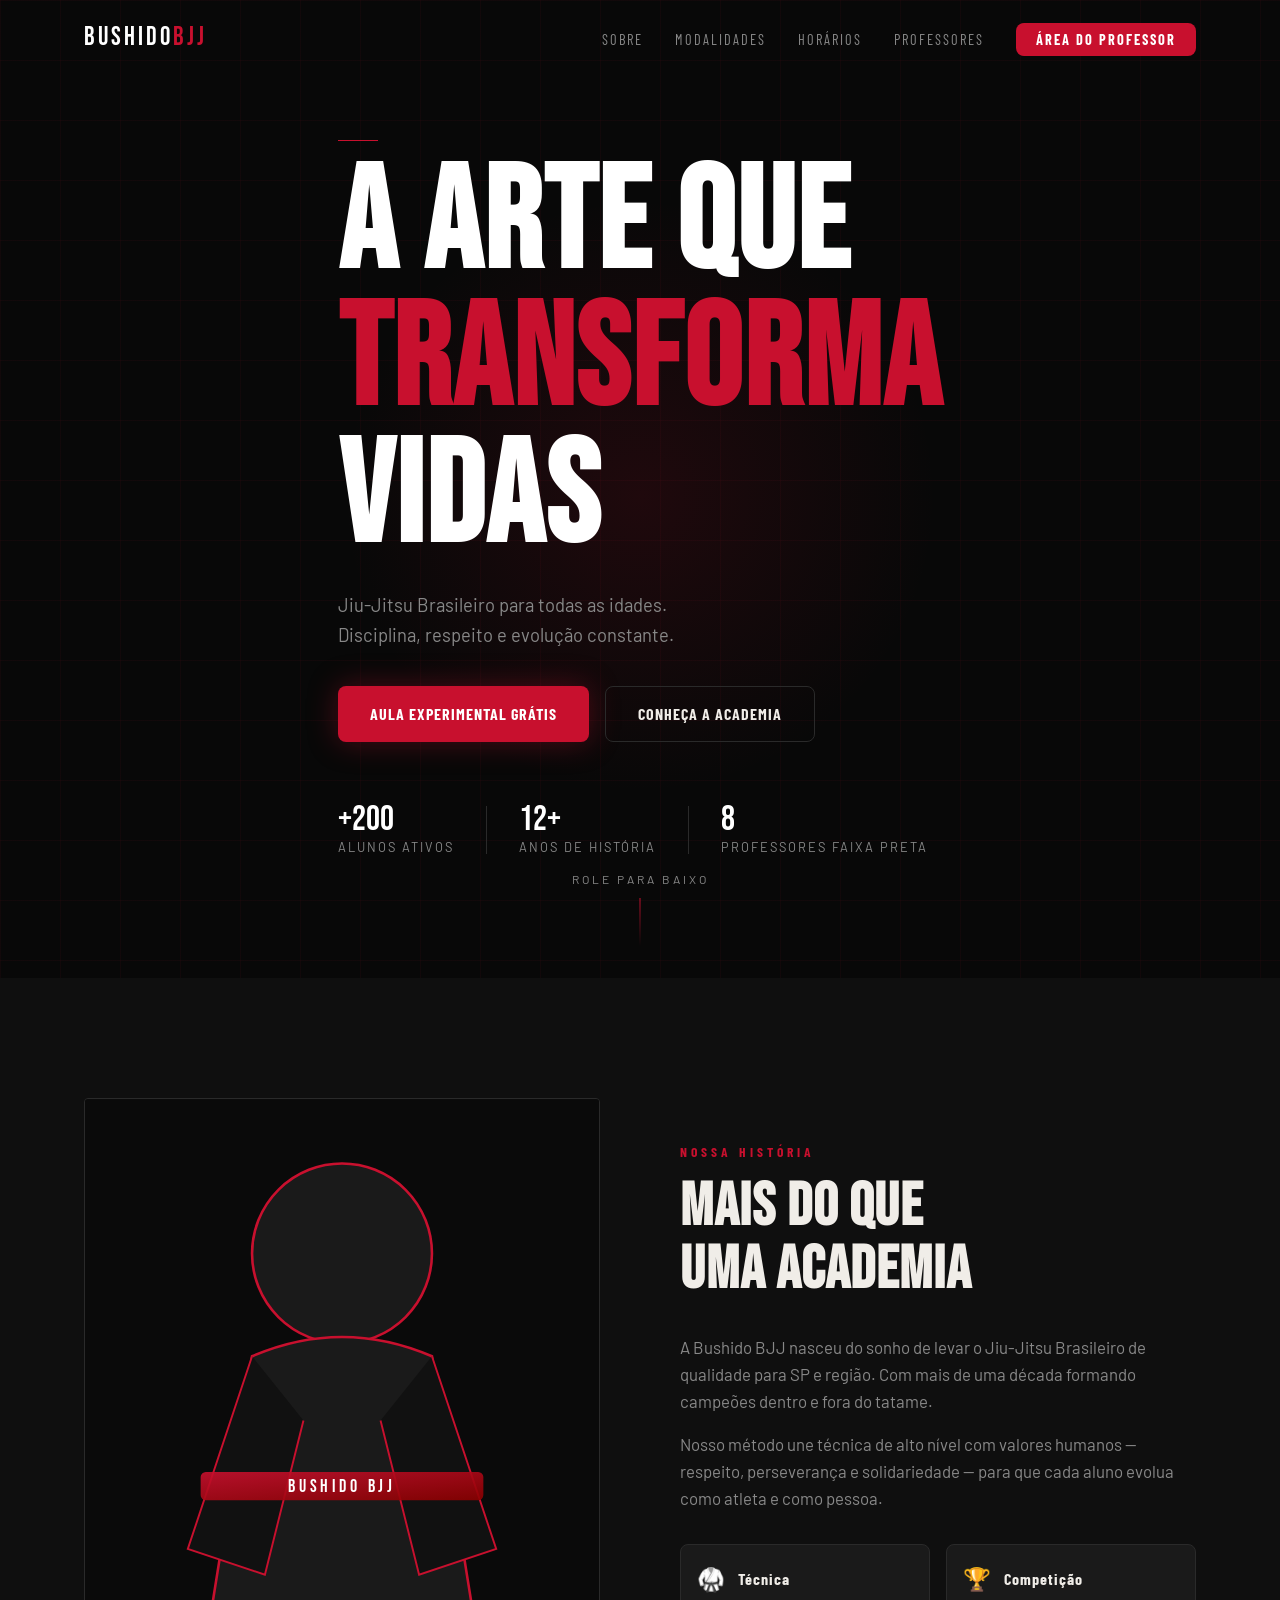
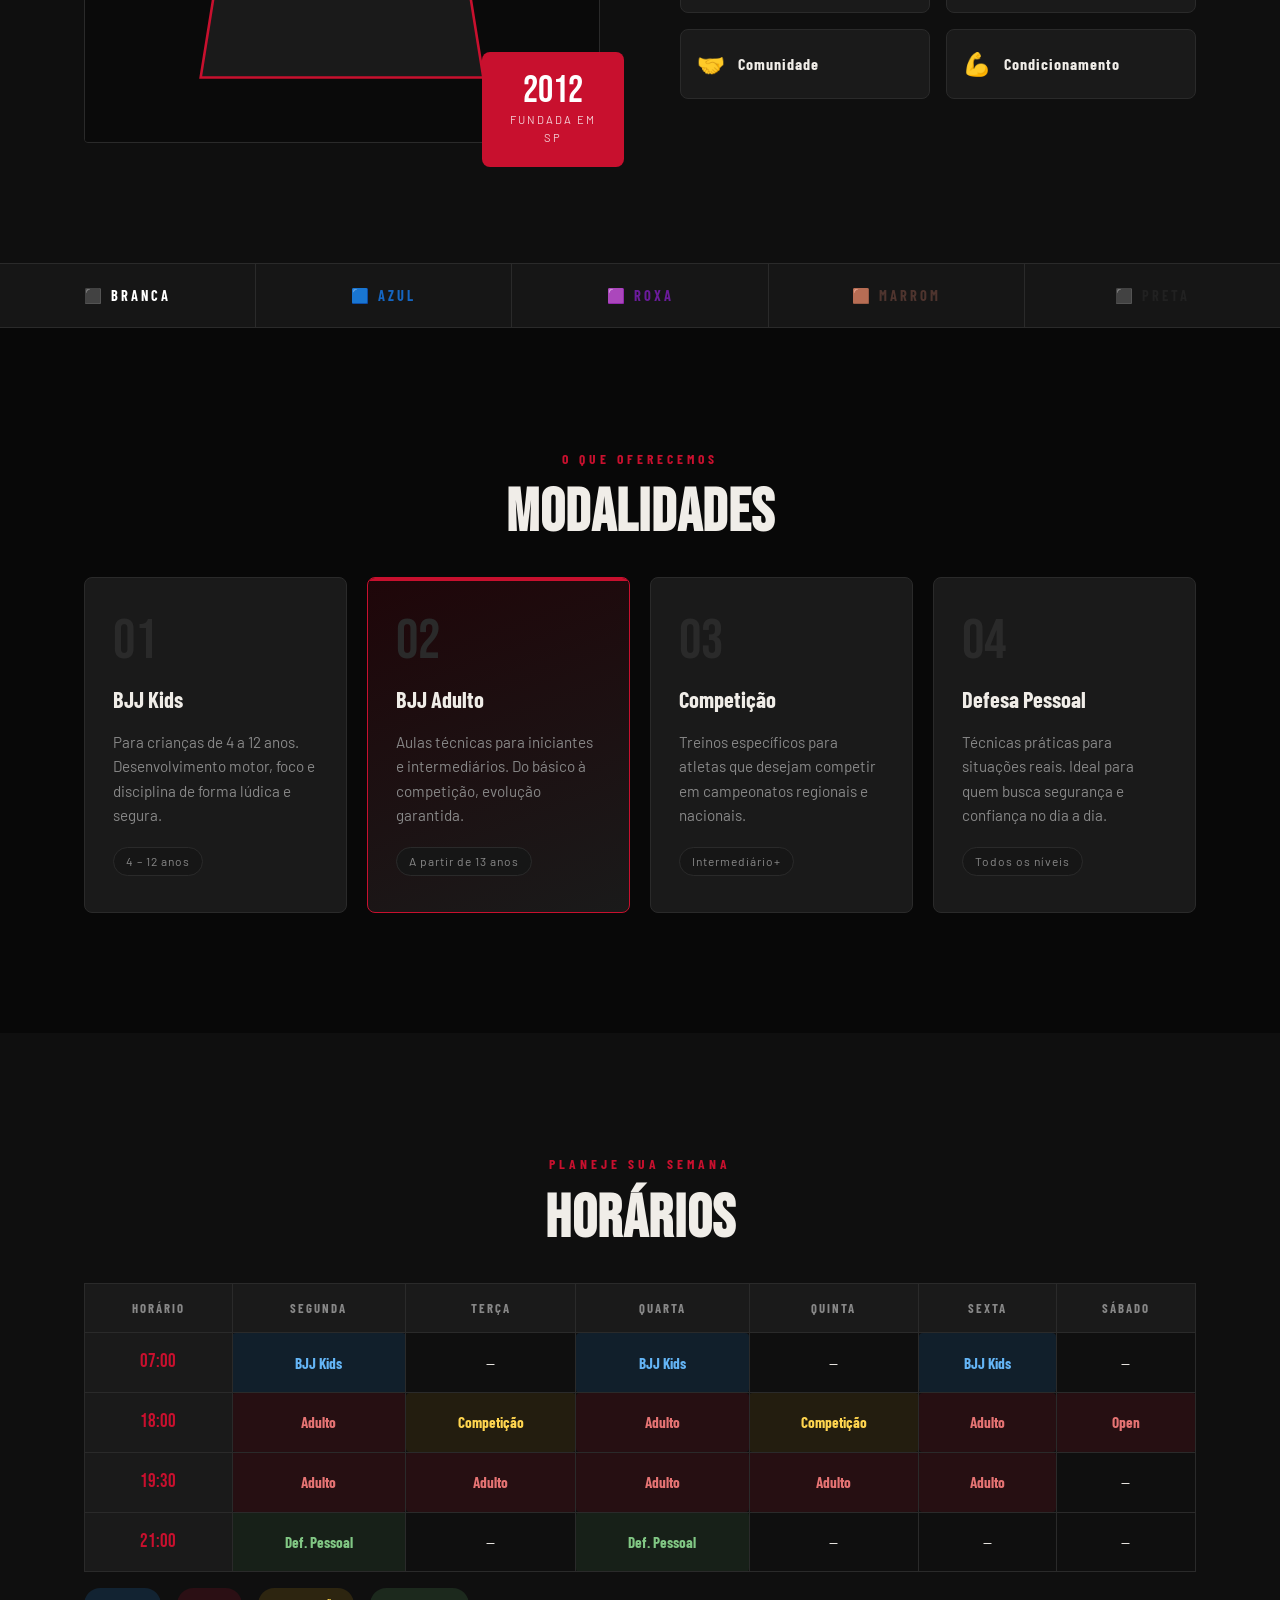
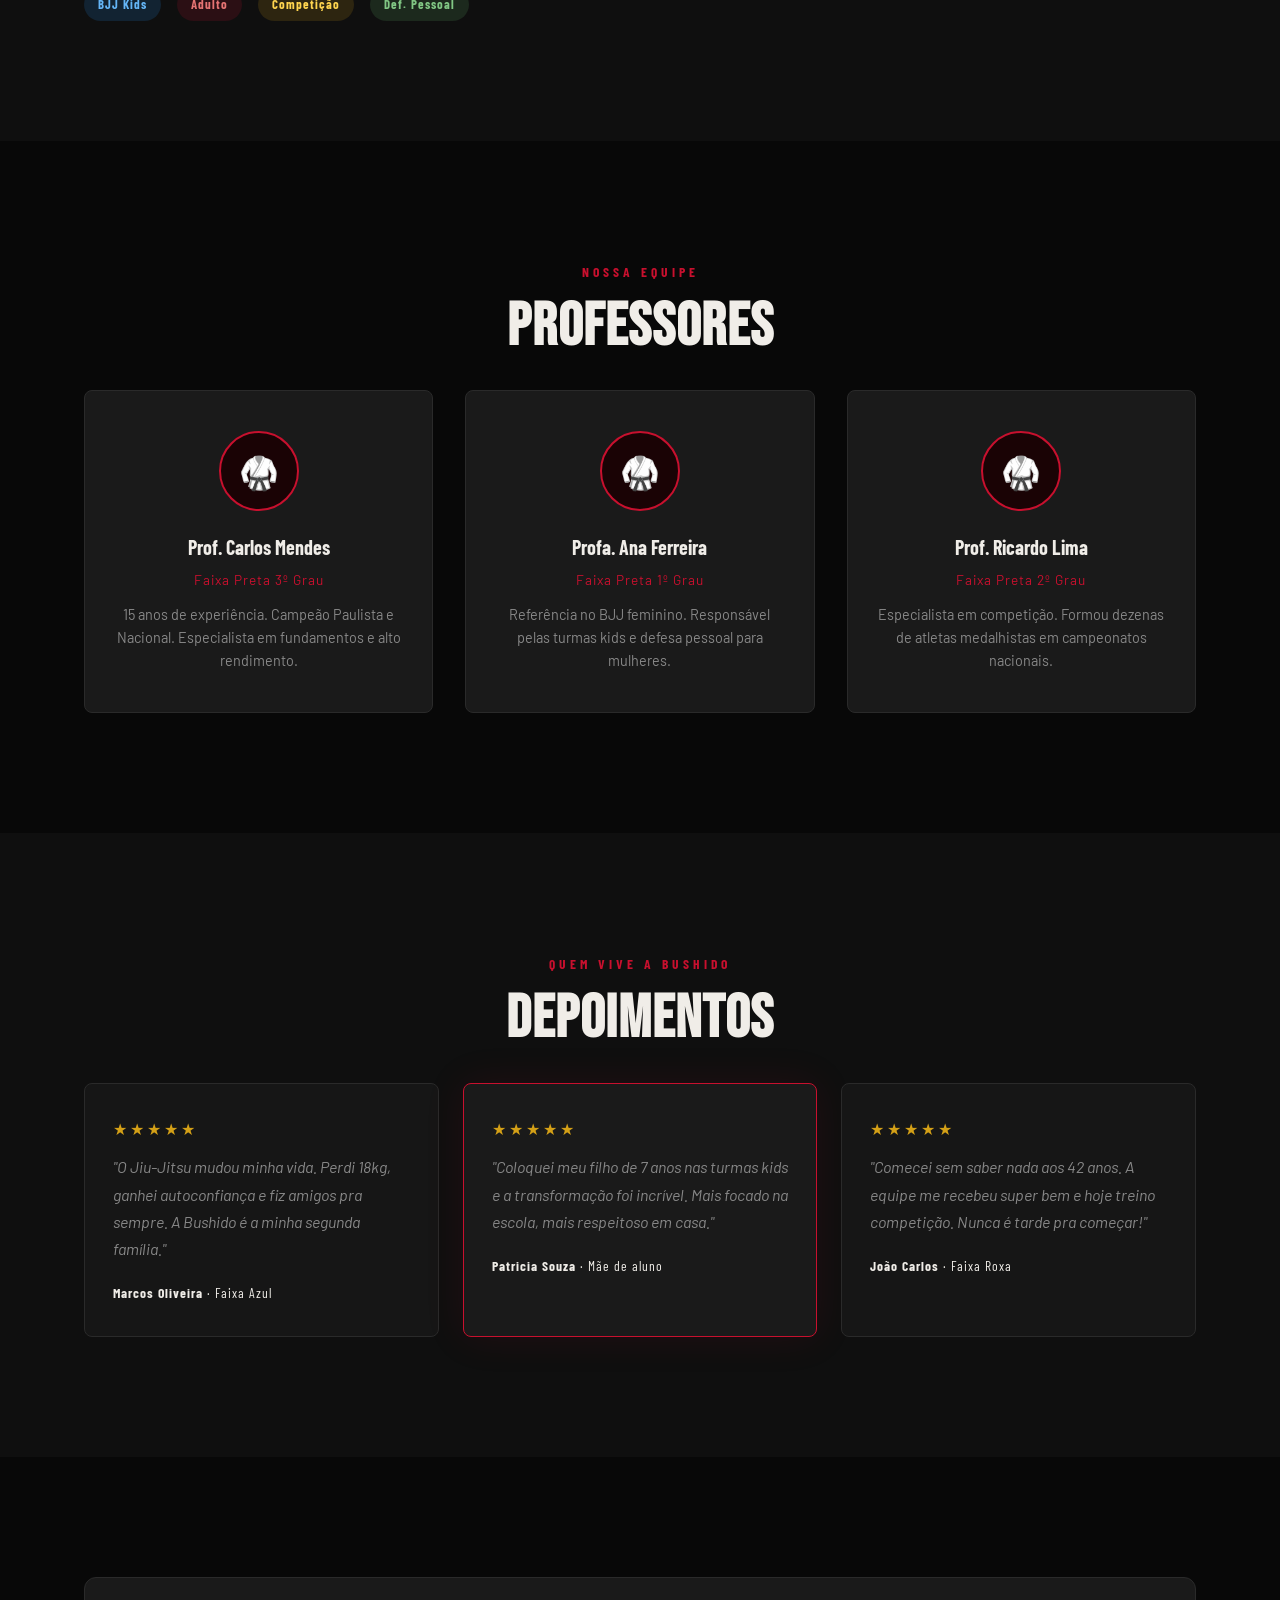
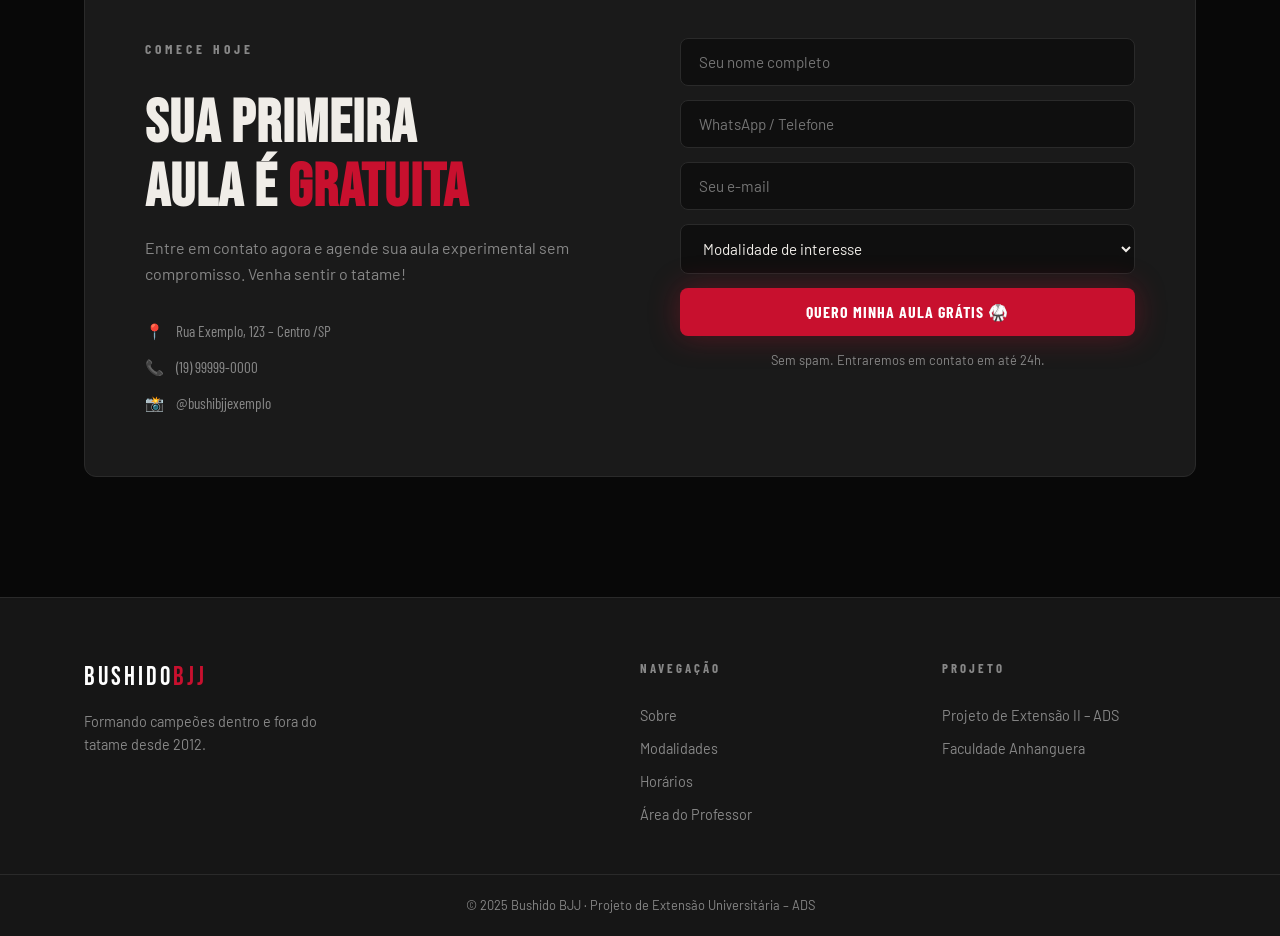
==== commit 2803e0b1: "att" ====
--- a/index.html
+++ b/index.html
@@ -3,7 +3,7 @@
 <head>
   <meta charset="UTF-8" />
   <meta name="viewport" content="width=device-width, initial-scale=1.0" />
-  <title>Academia Bushido BJJ – Porto Ferreira</title>
+  <title>Academia Bushido BJJ</title>
   <link rel="preconnect" href="https://fonts.googleapis.com" />
   <link rel="preconnect" href="https://fonts.gstatic.com" crossorigin />
   <link href="https://fonts.googleapis.com/css2?family=Bebas+Neue&family=Barlow:ital,wght@0,400;0,600;0,700;1,400&family=Barlow+Condensed:wght@300;400;700&display=swap" rel="stylesheet" />
@@ -287,7 +287,7 @@
           <div class="contato-info">
             <div class="info-row">📍 <span>Rua Exemplo, 123 – Centro /SP</span></div>
             <div class="info-row">📞 <span>(19) 99999-0000</span></div>
-            <div class="info-row">📸 <span>@bushibjj.portoferreira</span></div>
+            <div class="info-row">📸 <span>@bushibjjexemplo</span></div>
           </div>
         </div>
         <form class="contato-form" id="contactForm">
